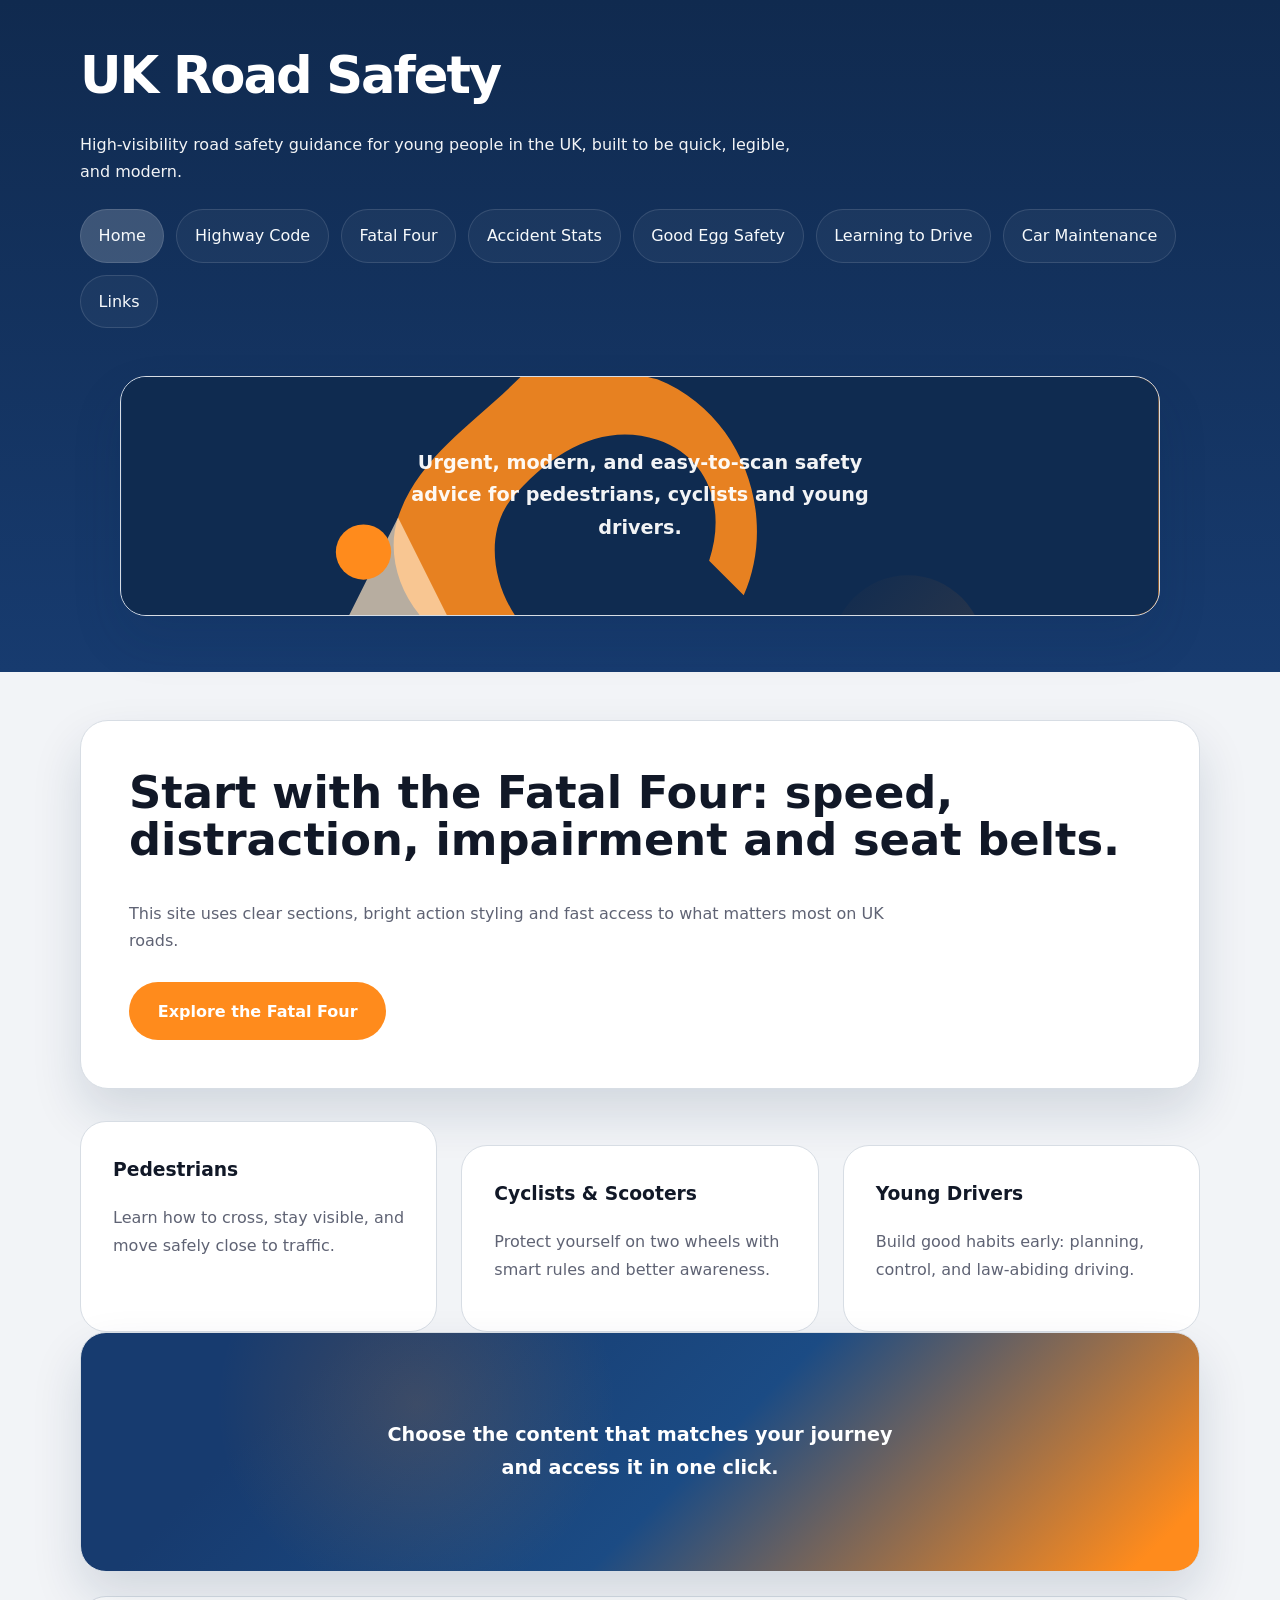
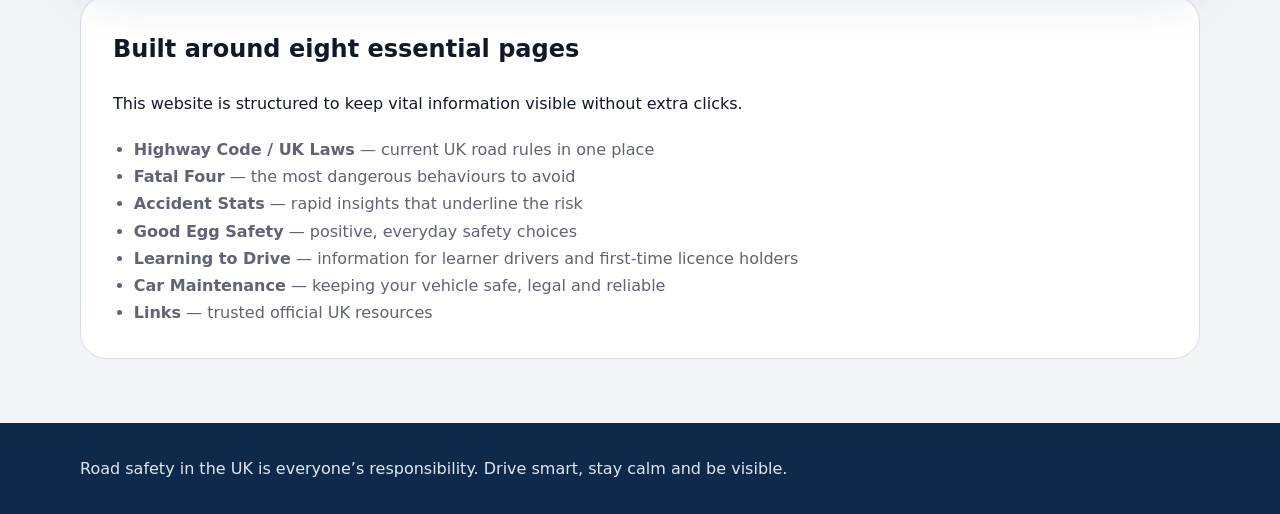
==== index.html @ f9543c54 "main done" ====
﻿<!DOCTYPE html>
<html lang="en">

<head>
    <meta charset="UTF-8">
    <meta name="viewport" content="width=device-width, initial-scale=1.0">
    <title>UK Road Safety</title>
    <link rel="stylesheet" href="assets/css/style.css">
</head>

<body>
    <header class="site-header">
        <div class="container header-top">
            <div>
                <h1>UK Road Safety</h1>
                <p>High-visibility road safety guidance for young people in the UK, built to be quick, legible, and
                    modern.</p>
                <nav class="main-nav">
                    <a href="index.html" class="active">Home</a>
                    <a href="highway-code.html">Highway Code</a>
                    <a href="fatal-four.html">Fatal Four</a>
                    <a href="accident-stats.html">Accident Stats</a>
                    <a href="good-egg-safety.html">Good Egg Safety</a>
                    <a href="learning-to-drive.html">Learning to Drive</a>
                    <a href="car-maintenance.html">Car Maintenance</a>
                    <a href="links.html">Links</a>
                </nav>
            </div>
            <figure class="page-image home" aria-hidden="true">
                <img src="assets/images/hero-home.svg" alt="UK road safety hero illustration">
                <p>Urgent, modern, and easy-to-scan safety advice for pedestrians, cyclists and young drivers.</p>
            </figure>
        </div>
    </header>

    <main class="container page-home">
        <section class="hero-card">
            <h2>Start with the Fatal Four: speed, distraction, impairment and seat belts.</h2>
            <p>This site uses clear sections, bright action styling and fast access to what matters most on UK roads.
            </p>
            <a class="button button-primary" href="fatal-four.html">Explore the Fatal Four</a>
        </section>

        <section class="hero-grid">
            <article class="feature-card">
                <h3>Pedestrians</h3>
                <p>Learn how to cross, stay visible, and move safely close to traffic.</p>
            </article>
            <article class="feature-card">
                <h3>Cyclists &amp; Scooters</h3>
                <p>Protect yourself on two wheels with smart rules and better awareness.</p>
            </article>
            <article class="feature-card">
                <h3>Young Drivers</h3>
                <p>Build good habits early: planning, control, and law-abiding driving.</p>
            </article>
        </section>

        <section class="page-image home">
            <p>Choose the content that matches your journey and access it in one click.</p>
        </section>

        <section class="section-block">
            <h2>Built around eight essential pages</h2>
            <p>This website is structured to keep vital information visible without extra clicks.</p>
            <ul>
                <li><strong>Highway Code / UK Laws</strong> — current UK road rules in one place</li>
                <li><strong>Fatal Four</strong> — the most dangerous behaviours to avoid</li>
                <li><strong>Accident Stats</strong> — rapid insights that underline the risk</li>
                <li><strong>Good Egg Safety</strong> — positive, everyday safety choices</li>
                <li><strong>Learning to Drive</strong> — information for learner drivers and first-time licence holders
                </li>
                <li><strong>Car Maintenance</strong> — keeping your vehicle safe, legal and reliable</li>
                <li><strong>Links</strong> — trusted official UK resources</li>
            </ul>
        </section>
    </main>

    <footer class="site-footer">
        <div class="container">
            <p>Road safety in the UK is everyone&rsquo;s responsibility. Drive smart, stay calm and be visible.</p>
        </div>
    </footer>
</body>

</html>
---- assets/css/style.css ----
/* UK Road Safety website style */
:root {
    --bg: #f2f4f7;
    --surface: #ffffff;
    --text: #111827;
    --muted: #5f6374;
    --primary: #102a4f;
    --primary-soft: #1b4b84;
    --accent: #ff8b1c;
    --accent-soft: #ffe4c2;
    --border: #d7dde4;
    --shadow: 0 24px 50px rgba(16, 42, 79, 0.14);
    --header-bg: linear-gradient(180deg, #102a4f, #173b6f);
    --footer-bg: #0e2a4a;
}

* {
    box-sizing: border-box;
}

body {
    margin: 0;
    font-family: Inter, system-ui, -apple-system, BlinkMacSystemFont, "Segoe UI", sans-serif;
    color: var(--text);
    background: var(--bg);
    line-height: 1.7;
}

img {
    max-width: 100%;
    display: block;
}

.container {
    width: min(1120px, calc(100% - 2rem));
    margin: 0 auto;
}

.site-header {
    background: var(--header-bg);
    color: white;
    padding: 2rem 0 2.5rem;
}

.header-top {
    display: grid;
    gap: 2rem;
}

.secondary-header {
    padding-top: 1.5rem;
    padding-bottom: 1.5rem;
}

.site-header h1 {
    margin: 0 0 0.75rem;
    font-size: clamp(2rem, 4vw, 3.25rem);
    letter-spacing: -0.04em;
}

.site-header p {
    margin: 0;
    max-width: 720px;
    color: rgba(255, 255, 255, 0.95);
}

.main-nav {
    margin-top: 1.5rem;
    display: flex;
    flex-wrap: wrap;
    gap: 0.75rem;
}

.main-nav a {
    color: #f7fafc;
    text-decoration: none;
    padding: 0.75rem 1.1rem;
    border-radius: 999px;
    border: 1px solid rgba(255, 255, 255, 0.12);
    background: rgba(255, 255, 255, 0.04);
    transition: background 0.2s ease, transform 0.2s ease;
}

.main-nav a:hover,
.main-nav a.active {
    background: rgba(255, 255, 255, 0.18);
}

main {
    padding: 3rem 0 4rem;
}

.page-home .hero-card {
    background: var(--surface);
    border: 1px solid var(--border);
    border-radius: 28px;
    box-shadow: var(--shadow);
    padding: 3rem;
    margin-bottom: 2rem;
}

.hero-card h2 {
    margin-top: 0;
    font-size: clamp(2rem, 3.5vw, 3.2rem);
    line-height: 1.05;
}

.hero-card p {
    color: var(--muted);
    margin: 1rem 0 1.75rem;
    max-width: 760px;
}

.button {
    display: inline-flex;
    align-items: center;
    justify-content: center;
    text-decoration: none;
    border-radius: 999px;
    padding: 0.95rem 1.8rem;
    font-weight: 700;
    transition: transform 0.2s ease, box-shadow 0.2s ease, background 0.2s ease;
}

.button-primary {
    background: var(--accent);
    color: white;
}

.button-primary:hover {
    transform: translateY(-1px);
    box-shadow: 0 14px 30px rgba(255, 139, 28, 0.18);
}

.section-block,
.feature-card,
.stat-card,
.page-image {
    background: var(--surface);
    border: 1px solid var(--border);
    border-radius: 26px;
    padding: 2rem;
}

.page-image {
    min-height: 240px;
    display: flex;
    align-items: center;
    justify-content: center;
    text-align: center;
    position: relative;
    overflow: hidden;
    color: white;
    box-shadow: var(--shadow);
}

.page-image img {
    position: absolute;
    inset: 0;
    width: 100%;
    height: 100%;
    object-fit: cover;
    z-index: 0;
}

.page-image>* {
    position: relative;
    z-index: 1;
}

.page-image::before {
    content: "";
    position: absolute;
    inset: 0;
    opacity: 0.35;
    background: radial-gradient(circle at 30% 30%, rgba(255, 139, 28, 0.45), transparent 25%);
}

.page-image p {
    position: relative;
    margin: 0;
    font-size: clamp(1rem, 2vw, 1.2rem);
    font-weight: 700;
    max-width: 520px;
}

.page-image.home {
    background: linear-gradient(135deg, #173b6f 20%, #1b4b84 55%, #ff8b1c 95%);
}

.page-image.law {
    background: linear-gradient(135deg, #102a4f 15%, #1b4b84 60%, #ff8b1c 95%);
}

.page-image.fatal {
    background: linear-gradient(135deg, #112d57 20%, #1f537d 55%, #ff8b1c 90%);
}

.page-image.stats {
    background: linear-gradient(135deg, #102a4f 20%, #1b4b84 55%, #ff8b1c 90%);
}

.page-image.safety {
    background: linear-gradient(135deg, #173b6f 20%, #1f4f7d 55%, #ff8b1c 92%);
}

.page-image.learning {
    background: linear-gradient(135deg, #102a4f 20%, #154374 55%, #ff8b1c 95%);
}

.page-image.maintenance {
    background: linear-gradient(135deg, #102a4f 25%, #1b4b84 55%, #ff8b1c 90%);
}

.page-image.links {
    background: linear-gradient(135deg, #112d57 22%, #1b4b84 55%, #ff8b1c 90%);
}

.section-block+.section-block,
.feature-card+.feature-card,
.stat-card+.stat-card,
.page-image+.section-block {
    margin-top: 1.5rem;
}

.section-block h2,
.feature-card h3,
.stat-card h3 {
    margin-top: 0;
}

.section-block ul,
.section-block ol {
    margin: 1.2rem 0 0;
    padding-left: 1.3rem;
}

.section-block li,
.feature-card p,
.stat-card p {
    color: var(--muted);
}

.grid-2,
.grid-3,
.hero-grid {
    display: grid;
    gap: 1.5rem;
    margin-top: 1.5rem;
}

.grid-2 {
    grid-template-columns: repeat(2, minmax(0, 1fr));
}

.grid-3,
.hero-grid {
    grid-template-columns: repeat(3, minmax(0, 1fr));
}

.stats-grid {
    align-items: stretch;
}

.stat-card {
    text-align: center;
    padding: 2.5rem 1.75rem;
}

.stat-card h3 {
    margin: 0 0 0.75rem;
    font-size: 3rem;
    color: var(--primary);
}

.links-list {
    list-style: none;
    padding: 0;
    margin: 1.25rem 0 0;
}

.links-list li {
    margin-bottom: 0.9rem;
}

.links-list a {
    color: var(--primary);
    text-decoration: none;
    font-weight: 600;
}

.links-list a:hover {
    text-decoration: underline;
}

.site-footer {
    background: var(--footer-bg);
    color: #f4f6f8;
    padding: 2rem 0;
}

.site-footer p {
    margin: 0;
    color: #dfe7f2;
}

@media (max-width: 900px) {

    .grid-2,
    .grid-3,
    .hero-grid,
    .hero-block {
        grid-template-columns: 1fr;
    }
}

@media (max-width: 640px) {

    .site-header,
    .secondary-header {
        padding-top: 1.25rem;
        padding-bottom: 1.25rem;
    }

    .main-nav {
        flex-direction: column;
        gap: 0.65rem;
    }
}
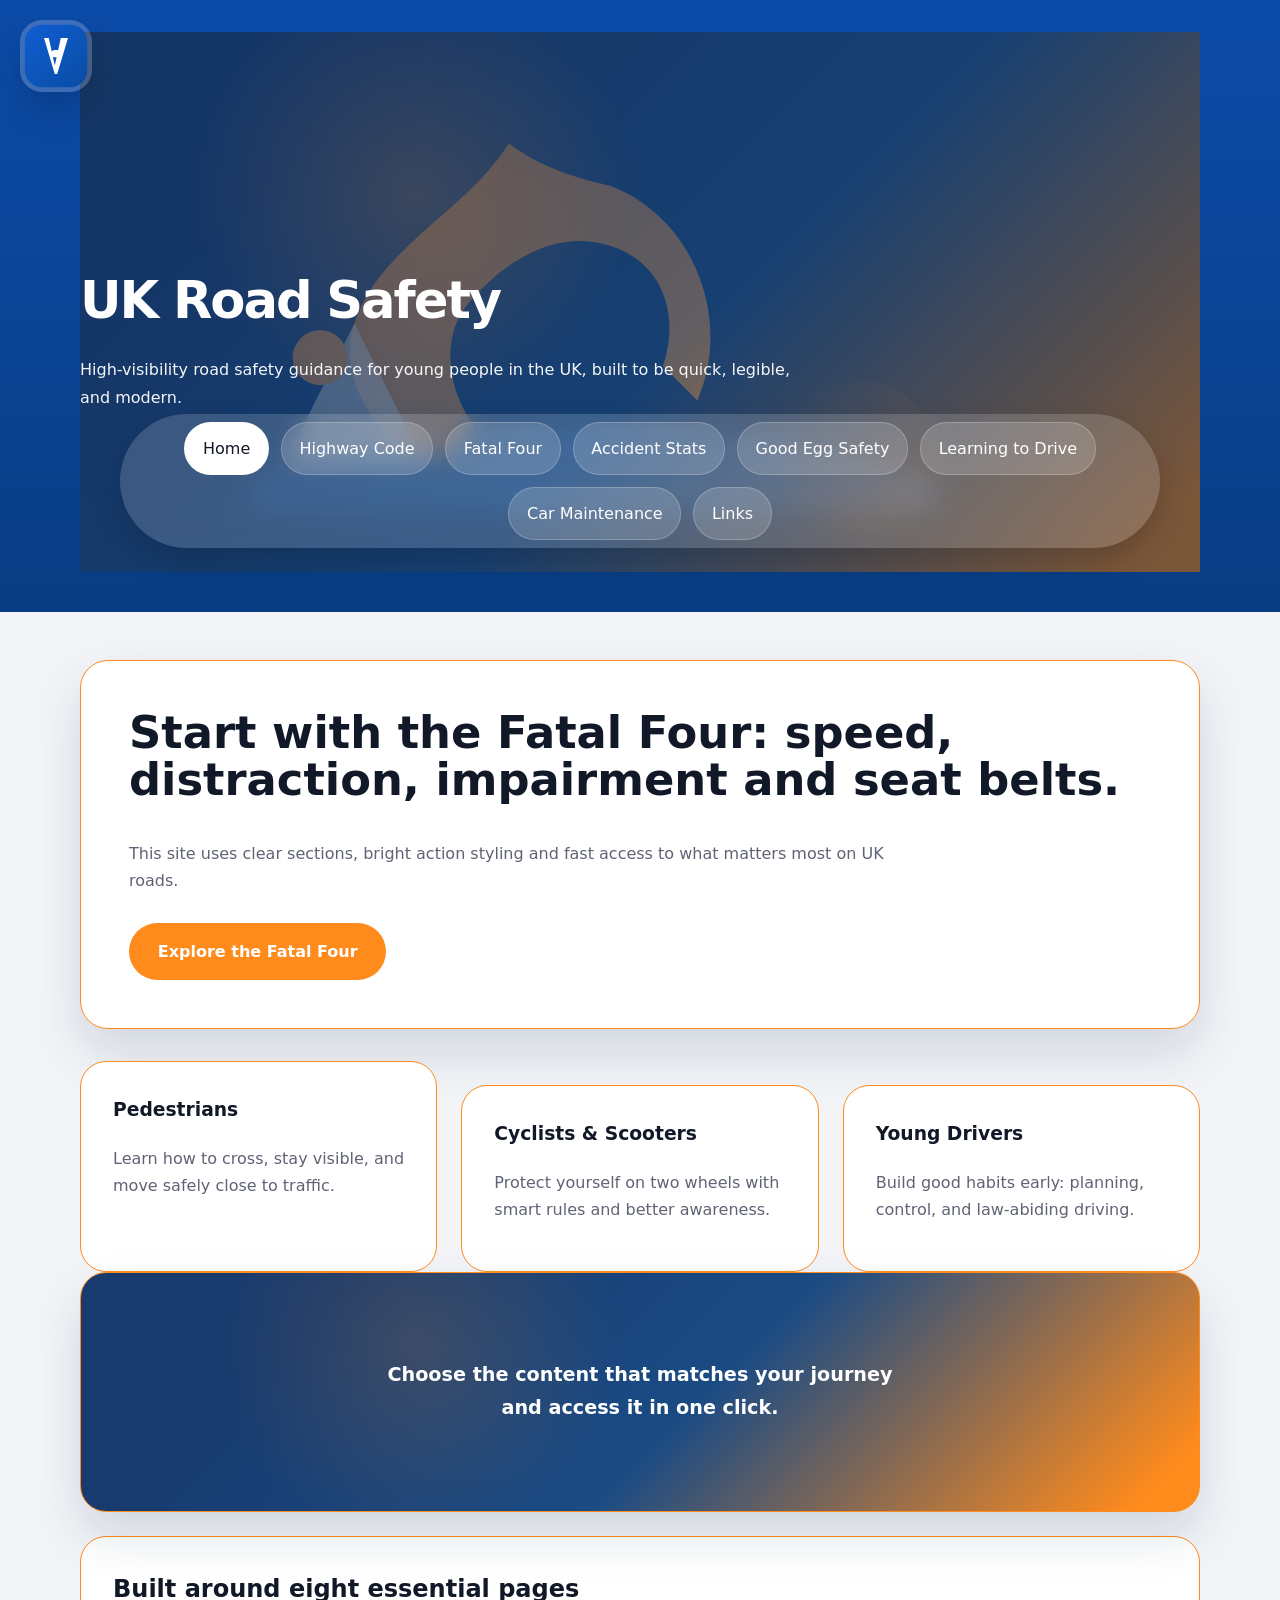
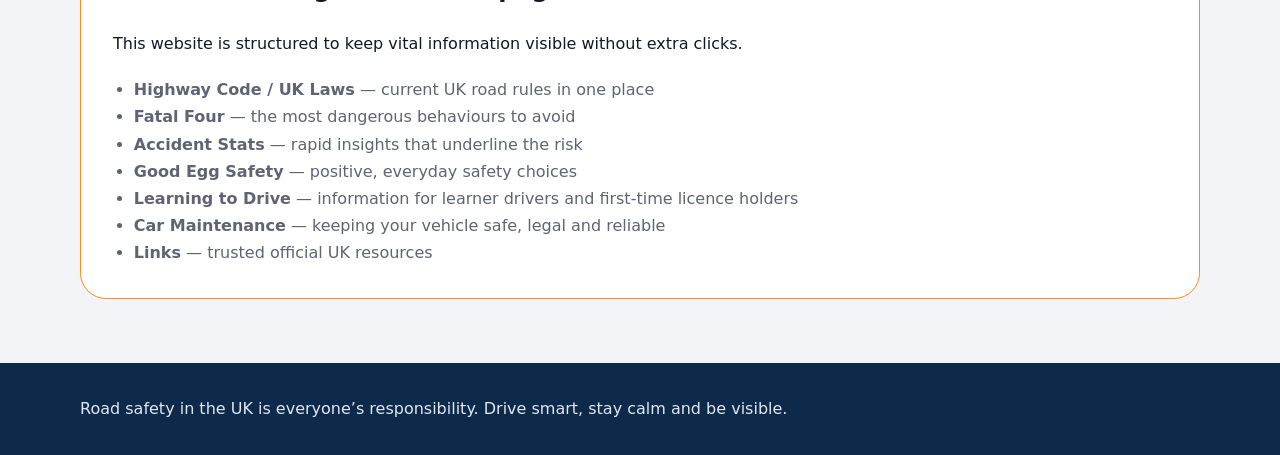
==== commit f3a017e9: "Add files via upload" ====
--- a/index.html
+++ b/index.html
@@ -10,6 +10,9 @@
 
 <body>
     <header class="site-header">
+        <a href="index.html" class="site-logo" aria-label="UK Road Safety home">
+            <img src="assets/images/logo.svg" alt="UK Road Safety logo">
+        </a>
         <div class="container header-top">
             <div>
                 <h1>UK Road Safety</h1>
--- a/assets/css/style.css
+++ b/assets/css/style.css
@@ -4,13 +4,13 @@
     --surface: #ffffff;
     --text: #111827;
     --muted: #5f6374;
-    --primary: #102a4f;
-    --primary-soft: #1b4b84;
+    --primary: #0f5ed3;
+    --primary-soft: #0a4ca3;
     --accent: #ff8b1c;
     --accent-soft: #ffe4c2;
-    --border: #d7dde4;
+    --border: #ff8b1c;
     --shadow: 0 24px 50px rgba(16, 42, 79, 0.14);
-    --header-bg: linear-gradient(180deg, #102a4f, #173b6f);
+    --header-bg: linear-gradient(180deg, #0f5ed3, #0a4ca3);
     --footer-bg: #0e2a4a;
 }
 
@@ -37,14 +37,101 @@
 }
 
 .site-header {
+    position: relative;
+    overflow: hidden;
     background: var(--header-bg);
     color: white;
     padding: 2rem 0 2.5rem;
+    min-height: 480px;
+}
+
+.site-header::before {
+    content: "";
+    position: absolute;
+    inset: 0;
+    background: rgba(0, 0, 0, 0.2);
+    z-index: 1;
+}
+
+.site-logo {
+    position: absolute;
+    top: 1.25rem;
+    left: 1.25rem;
+    z-index: 4;
+    width: 72px;
+    height: 72px;
+    display: inline-flex;
+    align-items: center;
+    justify-content: center;
+    padding: 0.01rem;
+    border-radius: 22px;
+    background: rgba(255, 255, 255, 0.2);
+    box-shadow: 0 18px 34px rgba(0, 0, 0, 0.16);
+}
+
+.site-logo img {
+    display: block;
+    width: 100%;
+    height: auto;
+}
+
+.site-header .container {
+    position: relative;
+    z-index: 2;
+    padding-top: 4rem;
 }
 
 .header-top {
     display: grid;
     gap: 2rem;
+    align-items: center;
+    min-height: 540px;
+}
+
+.main-nav {
+    position: absolute;
+    bottom: 1.5rem;
+    top: auto;
+    left: 50%;
+    right: auto;
+    transform: translateX(-50%);
+    width: min(100%, 1040px);
+    z-index: 3;
+    justify-content: center;
+    background: rgba(255, 255, 255, 0.16);
+    backdrop-filter: blur(12px);
+    padding: 0.5rem 0.75rem;
+    border-radius: 999px;
+    box-shadow: 0 14px 30px rgba(0, 0, 0, 0.16);
+    margin-top: 0;
+}
+
+.site-header h1,
+.site-header p {
+    position: relative;
+    z-index: 3;
+}
+
+.site-header .page-image {
+    position: absolute;
+    inset: 0;
+    margin: 0;
+    padding: 0;
+    width: 100%;
+    height: 100%;
+    border-radius: 0;
+    border: none;
+    box-shadow: none;
+    overflow: hidden;
+    z-index: 0;
+    background-position: center;
+    background-size: cover;
+    background-repeat: no-repeat;
+}
+
+.site-header .page-image img,
+.site-header .page-image p {
+    display: none;
 }
 
 .secondary-header {
@@ -69,21 +156,24 @@
     display: flex;
     flex-wrap: wrap;
     gap: 0.75rem;
+    justify-content: center;
 }
 
 .main-nav a {
-    color: #f7fafc;
+    color: #ffffff;
     text-decoration: none;
     padding: 0.75rem 1.1rem;
     border-radius: 999px;
-    border: 1px solid rgba(255, 255, 255, 0.12);
-    background: rgba(255, 255, 255, 0.04);
-    transition: background 0.2s ease, transform 0.2s ease;
+    border: 1px solid rgba(255, 255, 255, 0.22);
+    background: rgba(255, 255, 255, 0.16);
+    transition: background 0.2s ease, transform 0.2s ease, color 0.2s ease;
 }
 
 .main-nav a:hover,
 .main-nav a.active {
-    background: rgba(255, 255, 255, 0.18);
+    background: #ffffff;
+    color: var(--text);
+    border-color: rgba(255, 255, 255, 0.9);
 }
 
 main {
@@ -163,6 +253,58 @@
     z-index: 0;
 }
 
+.email-form {
+    display: grid;
+    gap: 1.25rem;
+    margin-top: 1rem;
+}
+
+.email-form .form-grid {
+    display: grid;
+    grid-template-columns: repeat(2, minmax(0, 1fr));
+    gap: 1rem;
+}
+
+.email-form label {
+    display: flex;
+    flex-direction: column;
+    gap: 0.5rem;
+    font-weight: 600;
+    color: var(--text);
+}
+
+.email-form input,
+.email-form textarea {
+    width: 100%;
+    padding: 1rem 1rem;
+    border: 1px solid #cbd5e1;
+    border-radius: 16px;
+    background: #ffffff;
+    color: var(--text);
+    font: inherit;
+}
+
+.email-form textarea {
+    min-height: 140px;
+    resize: vertical;
+}
+
+.email-form .button {
+    width: fit-content;
+}
+
+.form-note {
+    margin: 0;
+    color: var(--muted);
+    font-size: 0.95rem;
+}
+
+@media (max-width: 720px) {
+    .email-form .form-grid {
+        grid-template-columns: 1fr;
+    }
+}
+
 .page-image>* {
     position: relative;
     z-index: 1;
@@ -216,6 +358,38 @@
     background: linear-gradient(135deg, #112d57 22%, #1b4b84 55%, #ff8b1c 90%);
 }
 
+.site-header .page-image.home {
+    background-image: linear-gradient(135deg, rgba(23, 59, 111, 0.75) 20%, rgba(27, 75, 132, 0.65) 55%, rgba(255, 139, 28, 0.45) 95%), url("../images/hero-home.svg");
+}
+
+.site-header .page-image.law {
+    background-image: linear-gradient(135deg, rgba(16, 42, 79, 0.75) 15%, rgba(27, 75, 132, 0.65) 60%, rgba(255, 139, 28, 0.45) 95%), url("../images/hero-law.svg");
+}
+
+.site-header .page-image.fatal {
+    background-image: linear-gradient(135deg, rgba(17, 45, 87, 0.75) 20%, rgba(31, 83, 125, 0.65) 55%, rgba(255, 139, 28, 0.45) 90%), url("../images/hero-fatal.svg");
+}
+
+.site-header .page-image.stats {
+    background-image: linear-gradient(135deg, rgba(16, 42, 79, 0.75) 20%, rgba(27, 75, 132, 0.65) 55%, rgba(255, 139, 28, 0.45) 90%), url("../images/hero-stats.svg");
+}
+
+.site-header .page-image.safety {
+    background-image: linear-gradient(135deg, rgba(23, 59, 111, 0.75) 20%, rgba(31, 79, 125, 0.65) 55%, rgba(255, 139, 28, 0.45) 92%), url("../images/hero-safety.svg");
+}
+
+.site-header .page-image.learning {
+    background-image: linear-gradient(135deg, rgba(16, 42, 79, 0.75) 20%, rgba(21, 67, 116, 0.65) 55%, rgba(255, 139, 28, 0.45) 95%), url("../images/hero-learning.svg");
+}
+
+.site-header .page-image.maintenance {
+    background-image: linear-gradient(135deg, rgba(16, 42, 79, 0.75) 25%, rgba(27, 75, 132, 0.65) 55%, rgba(255, 139, 28, 0.45) 90%), url("../images/hero-maintenance.svg");
+}
+
+.site-header .page-image.links {
+    background-image: linear-gradient(135deg, rgba(17, 45, 87, 0.75) 22%, rgba(27, 75, 132, 0.65) 55%, rgba(255, 139, 28, 0.45) 90%), url("../images/hero-links.svg");
+}
+
 .section-block+.section-block,
 .feature-card+.feature-card,
 .stat-card+.stat-card,
@@ -293,6 +467,44 @@
     text-decoration: underline;
 }
 
+.stats-table {
+    width: 100%;
+    border-collapse: collapse;
+    margin-top: 1.5rem;
+    background: #ffffff;
+    box-shadow: var(--shadow);
+    border-radius: 20px;
+    overflow: hidden;
+}
+
+.stats-table th,
+.stats-table td {
+    padding: 1rem 1.15rem;
+    border-bottom: 1px solid #e2e8f0;
+    text-align: left;
+}
+
+.stats-table thead th {
+    background: rgba(15, 94, 211, 0.08);
+    color: var(--text);
+    font-weight: 700;
+}
+
+.stats-table tbody tr:nth-child(even) {
+    background: #f8fafc;
+}
+
+.stats-table tbody tr:last-child td {
+    border-bottom: none;
+}
+
+.stats-table caption {
+    caption-side: bottom;
+    margin-top: 0.75rem;
+    color: var(--muted);
+    font-size: 0.95rem;
+}
+
 .site-footer {
     background: var(--footer-bg);
     color: #f4f6f8;
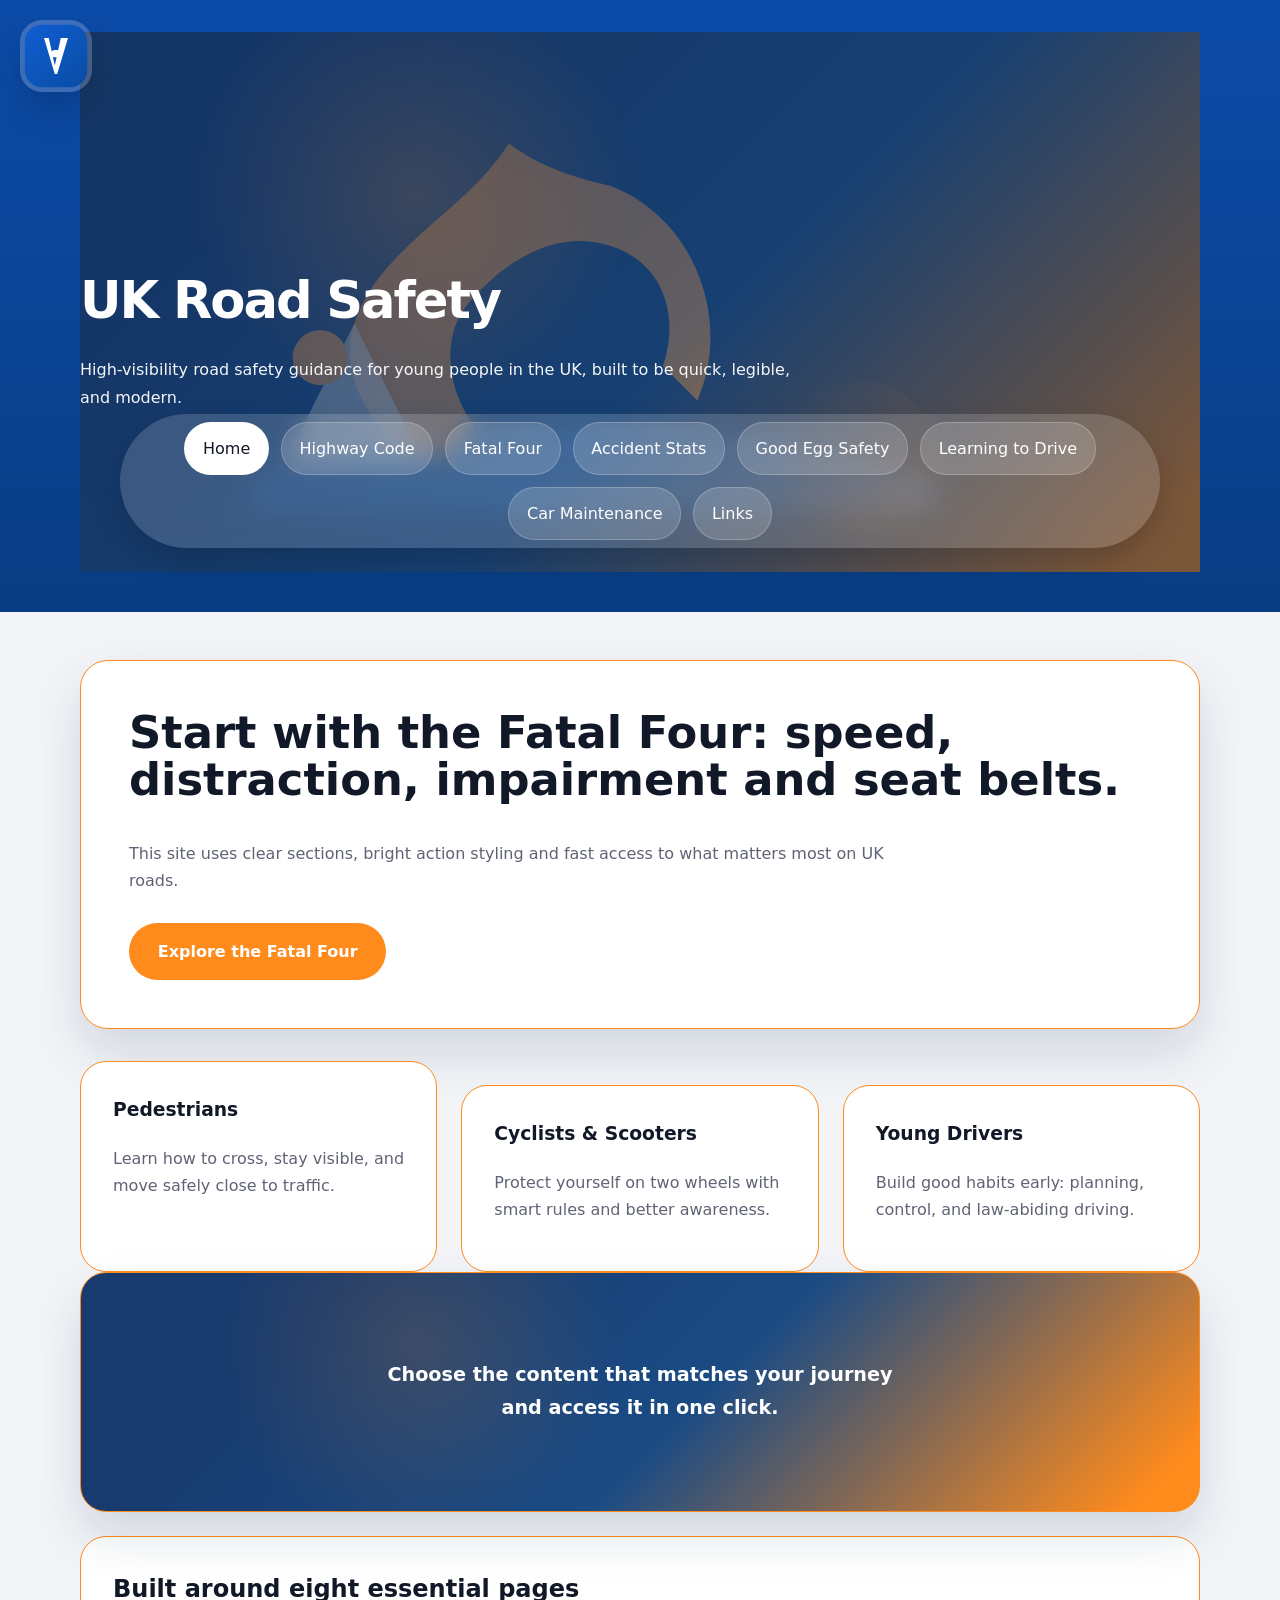
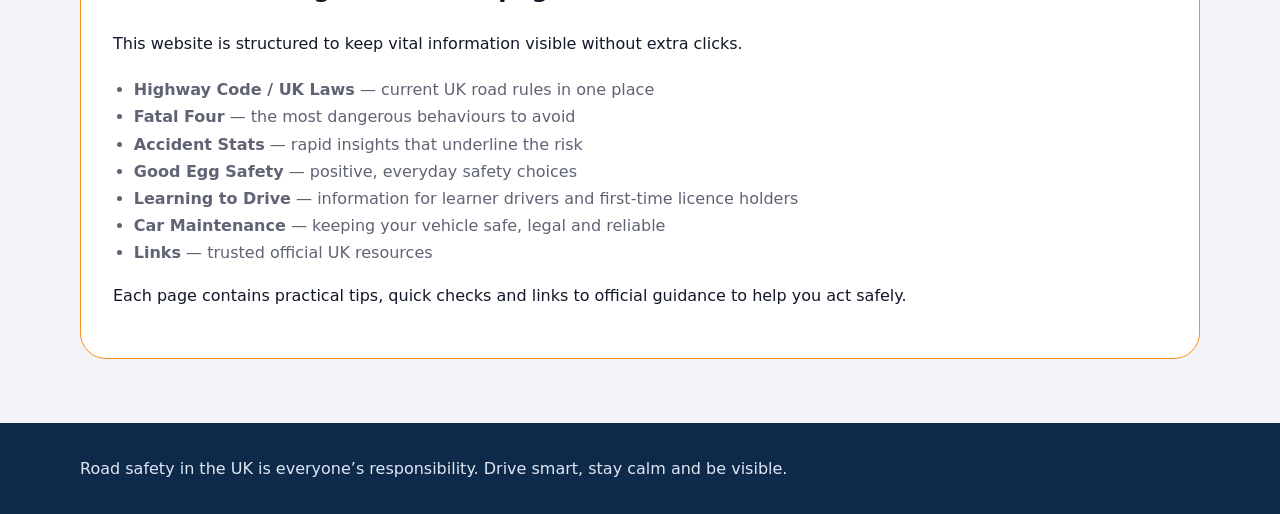
==== commit 7a1d3a74: "updated:   maintenance-tips.html" ====
--- a/index.html
+++ b/index.html
@@ -76,6 +76,7 @@
                 <li><strong>Car Maintenance</strong> — keeping your vehicle safe, legal and reliable</li>
                 <li><strong>Links</strong> — trusted official UK resources</li>
             </ul>
+            <p>Each page contains practical tips, quick checks and links to official guidance to help you act safely.</p>
         </section>
     </main>
 
